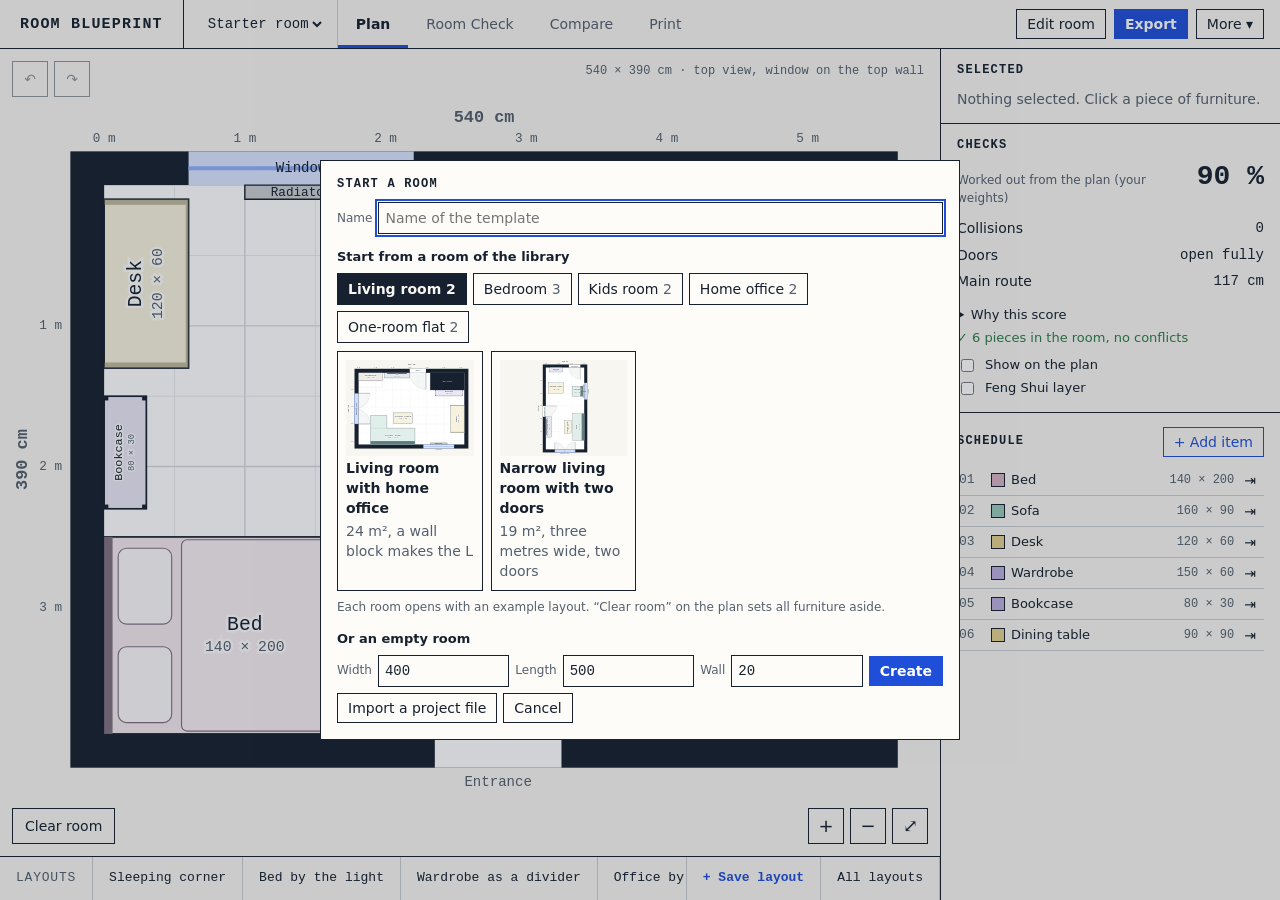
==== index.html @ ba249f27 "Room Blueprint: a dependency-free 2D room planner Co-Authored-By: Claude Opus 5.5 <noreply@anthropic" ====
<!doctype html>
<html lang="en">
<head>
<meta charset="utf-8">
<meta name="viewport" content="width=device-width, initial-scale=1, interactive-widget=resizes-visual">
<title>Room Blueprint</title>
<link rel="icon" href="favicon.svg" type="image/svg+xml">
<link rel="stylesheet" href="css/app.css">
<link rel="stylesheet" href="css/planner.css"></head>
<body>
<header class="topbar">
  <h1 class="brand">Room Blueprint</h1>
  <div class="top-project"><select id="projectSelect" aria-label="Project"></select></div>
  <nav class="tabs" aria-label="Views"><a href="index.html" class="active" aria-current="page">Plan</a><a href="room-check.html">Room Check</a><a href="compare.html">Compare</a><a href="compare.html?print">Print</a></nav>
  <div class="top-actions">
    <button id="editRoom" aria-pressed="false">Edit room</button>
    <button class="primary" id="exportJson">Export</button>
    <details class="menu" id="moreMenu">
      <summary>More ▾</summary>
      <div class="menu-list">
        <a class="phone-only" href="room-check.html">Room Check of all layouts</a>
        <a class="phone-only" href="compare.html">Compare</a>
        <a class="phone-only" href="compare.html?print">Print view</a>
        <button id="newProject">New project</button>
        <button id="renameProject">Rename project</button>
        <button id="importJson">Import project</button>
        <button id="restoreLocal" hidden>Restore local project</button>
        <button id="exportPng">Save PNG</button>
        <button id="printPlanBtn">Print plan / PDF</button>
        <button id="openHelp">How to use</button>
        <button class="danger" id="deleteProject">Delete project</button>
      </div>
    </details>
  </div>
</header>
<div id="appNotice" class="app-notice" role="alert" hidden></div>
<div id="damagedNotice" class="app-notice" role="alert" hidden></div>

<div id="app">
  <main>
    <div class="canvas">
      <svg id="plan" xmlns="http://www.w3.org/2000/svg" role="img" aria-label="Floor plan"></svg>
      <div class="canvas-tools">
        <button id="undoBtn" title="Undo (Ctrl+Z)" aria-label="Undo" disabled>↶</button>
        <button id="redoBtn" title="Redo (Ctrl+Y)" aria-label="Redo" disabled>↷</button>
      </div>
      <div class="canvas-foot plan-only">
        <button id="clearRoom" title="Move all furniture to the parking area, for a start from zero">Clear room</button>
      </div>
      <div id="roomInfo"></div>
      <div id="zoom">
        <button id="zoomIn" title="Zoom in" aria-label="Zoom in">+</button>
        <button id="zoomOut" title="Zoom out" aria-label="Zoom out">−</button>
        <button id="zoomFit" title="Fit to the screen" aria-label="Fit to the screen">⤢</button>
      </div>
    </div>
    <section id="selBar" aria-label="Selected" hidden>
      <div class="sb-head"><b id="sbName"></b><span class="mono" id="sbDim"></span></div>
      <div class="sb-btns">
        <button id="sbRotate">Rotate</button><button id="sbCopy">Copy</button><button id="sbSize">Size</button>
        <button class="danger" id="sbRemove">Remove</button>
      </div>
    </section>
    <div id="layoutBar" class="plan-only" role="group" aria-label="Layouts">
      <span class="bar-title">Layouts</span>
      <div id="layoutChips"></div>
      <button id="newLayout">+ Save layout</button>
      <button id="allLayouts">All layouts</button>
    </div>
  </main>

  <aside id="inspector" aria-label="Inspector">
    <section class="ins" id="roomPanel" hidden>
      <h2>Room</h2>
      <div class="row">
        <label for="roomW">Width</label><input type="number" id="roomW" min="50" max="5000">
        <label for="roomL">Length</label><input type="number" id="roomL" min="50" max="5000">
        <label for="roomWall">Wall</label><input type="number" id="roomWall" min="0" max="200">
      </div>
      <label class="row" id="mainEntrance" hidden><span>Main entrance</span>
        <select id="mainEntranceSelect" style="flex:1;min-width:0"></select></label>
      <div class="btns">
        <button data-add-opening="door">+ Door</button><button data-add-opening="balcony">+ Balcony door</button>
        <button data-add-opening="window">+ Window</button>
      </div>
      <div class="btns">
        <button data-add-fixture="radiator">+ Radiator</button><button data-add-fixture="niche">+ Niche</button>
        <button data-add-fixture="column">+ Column</button><button data-add-fixture="block">+ Wall block</button>
      </div>
      <div class="btns" role="group" aria-labelledby="cutCornerLabel">
        <span class="sub corner-label" id="cutCornerLabel">Cut a corner</span>
        <button data-add-corner="tl" aria-label="Top left" title="A wall block in the top left corner, for an L or a cut corner">↖</button>
        <button data-add-corner="tr" aria-label="Top right" title="A wall block in the top right corner, for an L or a cut corner">↗</button>
        <button data-add-corner="bl" aria-label="Bottom left" title="A wall block in the bottom left corner, for an L or a cut corner">↙</button>
        <button data-add-corner="br" aria-label="Bottom right" title="A wall block in the bottom right corner, for an L or a cut corner">↘</button>
        <button data-add-shape="U" title="A wall block in the middle of a wall">U shape</button>
      </div>
      <h3 id="roomPartsTitle">In the room</h3>
      <ul class="items" id="roomParts" aria-labelledby="roomPartsTitle"></ul>
      <h3>Selected</h3>
      <div id="roomSelPanel"></div>
      <p class="room-warn" id="roomProblems" hidden></p>
      <div class="help">Drag the round handles to move any wall or resize a fixture, doors and windows along the walls, fixtures anywhere.
        <kbd>Shift</kbd> = no snapping. Arrow keys = 1 cm (<kbd>Shift</kbd> 10 cm), <kbd>Del</kbd> = remove,
        <kbd>Esc</kbd> = deselect, then leave.</div>
    </section>

    <section class="ins plan-only" id="selSection">
      <h2>Selected</h2>
      <div id="selPanel"></div>
    </section>

    <section class="ins" id="checks">
      <h2>Checks</h2>
      <div id="roomNotice" role="status" hidden></div>
      <div id="roomCheck"></div>
      <div id="status" role="status"></div>
      <label class="switch" title="Zones, daylight, ways and the view of the doors"><input type="checkbox" id="overlayToggle"> Show on the plan</label>
      <label class="switch" title="Chi, yin and yang, commanding position"><input type="checkbox" id="fengToggle"> Feng Shui layer</label>
    </section>

    <section class="ins plan-only" id="schedule">
      <div class="ins-head"><h2>Schedule</h2><button id="openCatalog">+ Add item</button></div>
      <ul class="items" id="itemList"></ul>
    </section>
  </aside>
</div>

<nav id="bottomNav" aria-label="Planner">
  <button id="navPlan" aria-current="true">Plan</button>
  <button id="navAdd">Add</button>
  <button id="navLayouts">Layouts</button>
  <button id="navCheck" aria-expanded="false" aria-controls="inspector">Check</button>
</nav>

<input type="file" id="importFile" accept=".json,application/json" hidden>

<dialog id="layoutsDialog" aria-labelledby="layoutsTitle">
  <h2 id="layoutsTitle">Layouts</h2>
  <div class="row">
    <input type="text" id="layoutName" placeholder="Layout name" aria-label="Layout name" maxlength="200">
    <button class="primary" id="saveLayout">Save</button>
  </div>
  <ul class="variants" id="layoutList"></ul>
  <div class="help" id="layoutIdea"></div>
  <div class="btns"><a href="room-check.html" class="sub dialog-link">Room Check of all layouts →</a></div>
  <div class="btns"><button id="layoutsClose">Close</button></div>
</dialog>

<dialog id="helpDialog" aria-labelledby="helpTitle">
  <h2 id="helpTitle">How to use</h2>
  <div class="help">
    Drag furniture · double click or <kbd>R</kbd> = turn 90° · <kbd>Q</kbd>/<kbd>E</kbd> = ±15° ·
    drag the round handle = turn freely · arrow keys = 1 cm (<kbd>Shift</kbd> 10 cm) ·
    <kbd>Shift</kbd> while dragging = no snapping · <kbd>Ctrl</kbd>+click = group with the selected piece ·
    <kbd>D</kbd> = duplicate · <kbd>Del</kbd> = set aside · <kbd>Ctrl</kbd>+<kbd>Z</kbd>/<kbd>Y</kbd> = undo/redo ·
    <kbd>Esc</kbd> = deselect · drag the background = pan, mouse wheel = zoom.
    Every key has a button in the Selected panel, and the Schedule selects a piece without the mouse.
  </div>
  <p class="help" style="margin-top:8px">Furniture set aside waits in the parking area next to the room and is not checked.
    A cross and a solid red frame = runs into something, an exclamation mark and a dashed orange frame = blocks a door.</p>
  <div class="btns"><button id="helpClose">Close</button></div>
</dialog>

<dialog id="startDialog" aria-labelledby="startTitle">
  <h2 id="startTitle">Start a room</h2>
  <div class="row"><label for="startName">Name</label>
    <input type="text" id="startName" maxlength="200" placeholder="Name of the template"></div>
  <h3 id="startLibraryTitle">Start from a room of the library</h3>
  <div id="startGroups" role="group" aria-labelledby="startLibraryTitle"></div>
  <div id="startTemplates"></div>
  <p class="sub start-note">Each room opens with an example layout. “Clear room” on the plan sets all furniture aside.</p>
  <h3>Or an empty room</h3>
  <div class="row">
    <label for="startW">Width</label><input type="number" id="startW" value="400" min="50" max="5000">
    <label for="startL">Length</label><input type="number" id="startL" value="500" min="50" max="5000">
    <label for="startWall">Wall</label><input type="number" id="startWall" value="20" min="0" max="200">
    <button type="button" class="primary" id="startEmpty">Create</button>
  </div>
  <p class="room-warn" id="startError" role="alert"></p>
  <div class="btns">
    <button type="button" id="startImport">Import a project file</button>
    <button type="button" id="startCancel">Cancel</button>
  </div>
</dialog>

<dialog id="catalogDialog" aria-labelledby="catalogTitle">
  <h2 id="catalogTitle">Add furniture</h2>
  <div class="row"><input type="search" id="catalogSearch" placeholder="Search: sofa, couch 200, 200x90 …" aria-label="Search the catalog by name or size"></div>
  <div id="catalogList"></div>
  <details id="customBox">
    <summary>Your own piece</summary>
    <p class="sub" id="customFrom">Name, size, shape and type. ✎ next to a piece starts from it.</p>
    <div class="row"><input type="text" id="newName" placeholder="Name" aria-label="Name" maxlength="200" style="flex:1;min-width:0"></div>
    <div class="row">
      <label for="newW">W</label><input type="number" id="newW" min="1" max="2000" style="width:70px">
      <label for="newD">D</label><input type="number" id="newD" min="1" max="2000" style="width:70px">
      <label for="newH">H</label><input type="number" id="newH" min="1" max="5000" style="width:70px" title="Optional">
      <span class="sub">cm</span>
    </div>
    <div class="row">
      <span class="pair"><label for="newKind">Type</label><select id="newKind"></select></span>
      <span class="pair"><label for="newShape">Shape</label><select id="newShape"></select></span>
    </div>
    <p class="sub" id="newKindHint"></p>
    <p class="room-warn" id="newError" role="alert"></p>
    <div class="btns">
      <label class="check"><input type="checkbox" id="newKeep">Also keep as a template</label>
      <button id="customReset">Start empty</button>
      <button class="primary" id="addItem">Add</button>
    </div>
  </details>
  <div class="btns"><button id="catalogClose">Close</button></div>
</dialog>

<dialog id="moveDialog" aria-labelledby="moveText">
  <form method="dialog">
    <p id="moveText"></p>
    <div class="row"><select id="moveTarget" aria-label="Project" style="flex:1;min-width:0"></select></div>
    <div class="btns"><button value="cancel">Cancel</button><button class="primary" value="move">Move</button></div>
  </form>
</dialog>

<section id="printSheet">
  <svg id="printPlan" xmlns="http://www.w3.org/2000/svg"></svg>
  <div class="print-foot">
    <table id="printList"></table>
    <div class="title-block">
      <div class="tname" id="printName"></div>
      <div class="tmeta"><span id="printRoom"></span><span>Sizes in cm</span></div>
      <div class="tmeta"><span id="printScaleText"></span><span id="printDate"></span></div>
      <div><svg id="printScale" xmlns="http://www.w3.org/2000/svg"></svg></div>
    </div>
  </div>
  <p id="printCheck"></p>
</section>

<script src="demo/rooms.js"></script>
<script src="js/platform.js"></script>
<script src="js/geometry.js"></script>
<script src="js/analyze.js"></script>
<script src="js/project.js"></script>
<script src="js/recommend.js"></script>
<script src="js/workspace.js"></script>
<script src="js/render.js"></script>
<script src="js/dialogs.js"></script>
<script src="js/print.js"></script>
<script src="js/room-edit.js"></script>
<script src="js/room-editor.js"></script>
<script src="js/catalog.js"></script>
<script src="js/item-edit.js"></script>
<script src="js/furniture-panel.js"></script>
<script src="js/start.js"></script>
<script src="js/app.js"></script>
</body>
</html>
---- css/app.css ----
/* Shared by all pages: the Blueprint tokens, reset, top bar, controls, percentage bars, tip box. */
/* The plan is drawn with the --plan tokens, so it follows the theme. Paper is always light, whatever the screen shows. */
:root, .paper .sheet {
  color-scheme: light;
  --font-sans: "IBM Plex Sans", system-ui, -apple-system, "Segoe UI", Roboto, sans-serif;
  --font-mono: "IBM Plex Mono", ui-monospace, SFMono-Regular, Menlo, Consolas, "Liberation Mono", monospace;
  --bg: #f7f6f1; --panel: #fdfcf9; --text: #16202e; --muted: #55606e; --line: #c9cdd2; --track: #dddfe2;
  --accent: #1f4fd8; --on-accent: #ffffff; --accent-soft: #e4ebfb;
  --red: #b3261e; --orange: #a65300; --ok: #2e7d46; --good: #2e7d46; --bad: #b3261e;
  --input: transparent; --shadow: #16202e33;
  --zone-rest: #5b4bc4; --zone-live: #b4532e; --zone-work: #2e7d46;
  --plan-bg: #f7f6f1; --plan-floor: #ffffff; --plan-grid: #e7e9ec; --plan-grid-major: #d5d9de;
  --plan-wall: #16202e; --plan-on-wall: #ffffff; --plan-fixture: #c9cdd2; --plan-door: #55606e;
  --plan-glass: #8fb0ff; --plan-glass-soft: #dbe5ff; --plan-on-glass: #16202e;
  --plan-ink: #16202e; --plan-muted: #55606e; --plan-item: #ffffff; --plan-line: #16202e; --plan-halo: #ffffff;
  --plan-accent: #1f4fd8; --plan-bad: #b3261e; --plan-warn: #a65300; --plan-flow: #0b7a6e; --plan-sun: #ffc83c;
  --plan-image: #6a3fc8; --plan-device: #2b3440; --plan-lens: #8fb0ff;
  --plan-zone-rest: #5b4bc4; --plan-zone-live: #b4532e; --plan-zone-work: #2e7d46;
}
@media screen and (prefers-color-scheme: dark) {
  :root {
    color-scheme: dark;
    --bg: #0f1a2e; --panel: #13223b; --text: #e6ecf5; --muted: #a3b1c6; --line: #31415e; --track: #31415e;
    --accent: #8fb0ff; --on-accent: #0f1a2e; --accent-soft: #1d3157;
    --red: #ff9c8f; --orange: #f2b05e; --ok: #7fd49b; --good: #7fd49b; --bad: #ff9c8f;
    --shadow: #00000080;
    --zone-rest: #b1a7f5; --zone-live: #f0a27f; --zone-work: #7fd49b;
    --plan-bg: #0f1a2e; --plan-floor: #13223b; --plan-grid: #22334f; --plan-grid-major: #2d4263;
    --plan-wall: #e6ecf5; --plan-on-wall: #0f1a2e; --plan-fixture: #41557a; --plan-door: #a3b1c6;
    --plan-glass: #8fb0ff; --plan-glass-soft: #2a4372; --plan-on-glass: #e6ecf5;
    --plan-ink: #e6ecf5; --plan-muted: #a3b1c6; --plan-item: #13223b; --plan-line: #e6ecf5; --plan-halo: #13223b;
    --plan-accent: #8fb0ff; --plan-bad: #ff9c8f; --plan-warn: #f2b05e; --plan-flow: #6fd8c7; --plan-sun: #8f7a35;
    --plan-image: #b9a5ff; --plan-device: #a3b1c6; --plan-lens: #13223b;
    --plan-zone-rest: #b1a7f5; --plan-zone-live: #f0a27f; --plan-zone-work: #7fd49b;
  }
}
* { box-sizing: border-box; }
html, body { margin: 0; }
body { background: var(--bg); color: var(--text); font: 14px/1.45 var(--font-sans); }
a { color: var(--accent); }
h1, h2, h3 { font-weight: 600; }
.sub { color: var(--muted); }
.mono { font-family: var(--font-mono); }
.kicker { font: 12px/1.4 var(--font-mono); letter-spacing: .1em; color: var(--muted); text-transform: uppercase; }

/* Top bar */
.topbar { display: flex; flex-wrap: wrap; align-items: stretch; flex: none; border-bottom: 1.5px solid var(--text); background: var(--bg); }
.brand { display: flex; align-items: center; margin: 0; padding: 0 20px; min-height: 48px; border-right: 1.5px solid var(--text); color: inherit;
  font: 600 15px/1 var(--font-mono); letter-spacing: .08em; text-transform: uppercase; text-decoration: none; white-space: nowrap; }
.top-project { display: flex; align-items: center; padding: 0 12px 0 20px; border-right: 1px solid var(--line);
  font-family: var(--font-mono); min-width: 0; max-width: 34ch; }
.top-project span, .top-project select { overflow: hidden; text-overflow: ellipsis; white-space: nowrap; }
.top-project select { width: 100%; border: 0; background: transparent; font: inherit; color: inherit; padding: 6px 0; cursor: pointer; }
.top-project select option { background: var(--panel); color: var(--text); }
.tabs { display: flex; flex: 1; min-width: 0; overflow-x: auto; }
.tabs a { display: flex; align-items: center; padding: 0 18px; min-height: 48px; color: var(--muted); text-decoration: none; white-space: nowrap; }
.tabs a:hover { color: var(--text); }
.tabs a.active { color: var(--text); font-weight: 600; box-shadow: inset 0 -3px 0 var(--accent); }
.top-actions { display: flex; gap: 8px; align-items: center; padding: 6px 16px; }

/* Controls */
button, select { font: inherit; color: var(--text); }
button { background: transparent; border: 1px solid var(--text); border-radius: 0; padding: 4px 10px; min-height: 30px; cursor: pointer; }
button:hover:not(:disabled) { color: var(--accent); border-color: var(--accent); }
button:disabled { opacity: .45; cursor: default; }
button.primary { background: var(--accent); border-color: var(--accent); color: var(--on-accent); font-weight: 600; }
button.primary:hover:not(:disabled) { color: var(--on-accent); filter: brightness(1.1); }
button.danger { color: var(--red); border-color: var(--red); }
button.danger:hover:not(:disabled) { color: var(--red); border-color: var(--red); background: color-mix(in srgb, var(--red) 10%, transparent); }
input[type=text], input[type=number], input[type=search], select { font: inherit; color: var(--text); background: var(--input);
  border: 1px solid var(--text); border-radius: 0; padding: 5px 6px; min-width: 0; }
input[type=text], input[type=number], input[type=search] { width: 100%; }
input[type=number] { font-family: var(--font-mono); }
select option { background: var(--panel); color: var(--text); }
:focus-visible { outline: 2px solid var(--accent); outline-offset: 1px; }
.visually-hidden { position: absolute; width: 1px; height: 1px; overflow: hidden; clip-path: inset(50%); white-space: nowrap; }

/* Touch: everything that can be pressed is at least 44 px */
@media (pointer: coarse), (max-width: 760px) {
  button, select, summary, .tabs a, input[type=text], input[type=number], input[type=search] { min-height: 44px; }
  button { min-width: 44px; }
  input[type=checkbox] { width: 24px; height: 24px; }
  input[type=color] { min-height: 44px; min-width: 44px; }
  label:has(> input[type=checkbox]) { min-height: 44px; }
}

/* Percentage bars: one per criterion with its reason (barsHtml), or short in a table cell (pctBar) */
.pct-bar { display: inline-flex; align-items: center; justify-content: flex-end; gap: 6px; font-family: var(--font-mono); white-space: nowrap; }
.pct-bar .bar-track { width: 56px; margin: 0; }
/* Room for “100 %”, so that the bars of a column line up */
.pct-bar .n { min-width: 5ch; text-align: right; }
.pct-bar.na { color: var(--muted); }
.bar-row { padding: 10px 0; border-bottom: 1px solid var(--line); }
.bar-head { display: flex; justify-content: space-between; gap: 12px; font-weight: 600; }
.bar-head .pct { font-family: var(--font-mono); white-space: nowrap; }
.bar-track { height: 6px; margin: 6px 0 5px; background: var(--track); }
.bar-track i { display: block; height: 100%; background: var(--accent); }
.bar-why { color: var(--muted); font-size: 13px; }

.tip { border-left: 3px solid var(--accent); margin-top: 8px; }
/* What belongs to the Feng Shui layer is there only while that switch is on */
html:not(.feng) .feng-only { display: none; }
.feng-read { margin-top: 8px; padding: 2px 8px; border-left: 3px solid var(--zone-rest); font-size: 13px; }
.feng-read ul { margin: 2px 0 4px; padding-left: 16px; }
.feng-read li { margin: 2px 0; }
.feng-read li.good::marker { content: "+  "; color: var(--good); font-weight: 700; }
.feng-read li.bad::marker { content: "–  "; color: var(--bad); font-weight: 700; }
/* Read-only plans on the analysis and compare pages */
svg.plan, svg.plan * { cursor: default; user-select: none; }
svg.plan { background: var(--plan-bg); }

/* Problems with saving or sharing */
.app-notice { padding: 8px 16px; font-size: 13px; line-height: 1.4; color: var(--orange); border-bottom: 1.5px solid var(--orange); }
.app-notice[hidden] { display: none; }
.app-notice p, .app-notice ul { margin: 0; padding: 0; list-style: none; }
.app-notice li { display: flex; flex-wrap: wrap; align-items: center; gap: 8px; margin-top: 6px; overflow-wrap: anywhere; }
@media print { .app-notice { display: none; } }
---- css/planner.css ----
/* Planner page (index.html) */
html, body { height: 100%; overflow: hidden; }
body { display: flex; flex-direction: column; }
#app { display: flex; flex: 1; min-height: 0; }

/* Canvas and the bars below it */
main { flex: 1; display: flex; flex-direction: column; min-width: 0; }
.canvas { flex: 1; position: relative; min-height: 0; background: var(--plan-bg); }
#plan { position: absolute; inset: 0; width: 100%; height: 100%; display: block; touch-action: none; cursor: grab; user-select: none; }
#plan.dragging { cursor: grabbing; }
.canvas-tools { position: absolute; left: 12px; top: 12px; display: flex; gap: 6px; align-items: center; }
.canvas-tools button, #zoom button { background: var(--bg); min-width: 36px; min-height: 36px; padding: 0 8px; }
#roomInfo { position: absolute; right: 12px; top: 14px; max-width: 45%; padding: 1px 4px; background: var(--plan-bg); text-align: right; font: 12px/1.3 var(--font-mono); color: var(--muted); pointer-events: none; }
#zoom { position: absolute; right: 12px; bottom: 12px; display: flex; gap: 6px; }
.canvas-foot { position: absolute; left: 12px; bottom: 12px; display: flex; gap: 6px; }
.canvas-foot button { background: var(--bg); min-height: 36px; padding: 0 12px; }
#zoom button { font-size: 18px; padding: 0; }

#layoutBar { display: flex; align-items: stretch; flex: none; border-top: 1.5px solid var(--text); font: 13px/1.3 var(--font-mono); min-height: 44px; }
#layoutBar .bar-title { display: flex; align-items: center; padding: 0 16px; color: var(--muted); border-right: 1px solid var(--line);
  text-transform: uppercase; letter-spacing: .06em; }
#layoutChips { display: flex; flex: 1; min-width: 0; overflow-x: auto; }
#layoutBar button { border: 0; border-right: 1px solid var(--line); padding: 8px 16px; white-space: nowrap; max-width: 26ch; overflow: hidden; text-overflow: ellipsis; flex: none; }
#layoutChips button[aria-pressed=true] { background: var(--text); color: var(--bg); font-weight: 600; }
#layoutChips .empty { display: flex; align-items: center; padding: 0 16px; color: var(--muted); }
#layoutBar #newLayout { color: var(--accent); font-weight: 600; border-left: 1px solid var(--line); }

/* Only on a phone */
#selBar, #bottomNav { display: none; }
.phone-only { display: none !important; }

/* Inspector */
aside { width: 340px; flex: none; overflow-y: auto; border-left: 1.5px solid var(--text); }
.ins { padding: 14px 16px; border-bottom: 1.5px solid var(--text); }
.ins:last-child { border-bottom: 0; }
.ins-head { display: flex; justify-content: space-between; align-items: center; gap: 8px; margin-bottom: 8px; }
.ins-head h2 { margin: 0; }
.ins-head button { color: var(--accent); border-color: var(--accent); }
h2 { font: 600 12px/1.3 var(--font-mono); letter-spacing: .1em; text-transform: uppercase; margin: 0 0 10px; }
.help { font-size: 12px; color: var(--muted); }
.help kbd { font: 11px var(--font-mono); border: 1px solid var(--line); padding: 0 4px; }
.row { display: flex; gap: 6px; align-items: center; margin-bottom: 6px; }
.row > label { font-size: 12px; color: var(--muted); flex: none; }
.btns { display: flex; flex-wrap: wrap; gap: 6px; margin-top: 6px; }
#selPanel .row > label.check { display: flex; gap: 4px; align-items: center; }
#selPanel input[type=color] { width: 36px; height: 28px; padding: 0; border: 0; background: none; flex: none; }
#selPanel select, #roomPanel select, #moveTarget { flex: 1; }
#mainEntrance[hidden], #roomNotice[hidden], #roomProblems[hidden], #roomPanel[hidden], #selBar[hidden] { display: none; }
.nudge button { width: 36px; padding: 0; }
.more-opts { margin-top: 8px; }
.more-opts summary { cursor: pointer; font-size: 13px; padding: 2px 0; margin-bottom: 6px; }
.more-opts .row, .more-opts .sub { margin-top: 6px; }

/* Checks */
.total { display: flex; align-items: baseline; justify-content: space-between; gap: 8px; color: var(--muted); font-size: 12px; }
.total b { font: 600 28px/1 var(--font-mono); color: var(--text); white-space: nowrap; }
.facts { margin: 8px 0; }
.facts div { display: flex; justify-content: space-between; gap: 8px; padding: 3px 0; }
.facts span:last-child { font-family: var(--font-mono); text-align: right; }
.facts .warn { color: var(--orange); font-weight: 600; }
.crit-more summary { cursor: pointer; font-size: 13px; padding: 4px 0; }
.crit-more .bar-row { padding: 7px 0; }
.crit-more .bar-head { font-size: 13px; }
.crit-more .bar-why { font-size: 12px; }
.tips { color: var(--muted); font-size: 12px; margin: 8px 0 0; padding-left: 16px; }
#status { font-size: 13px; margin-bottom: 8px; }
#status.ok { color: var(--ok); }
#status ul { margin: 4px 0 0; padding-left: 18px; }
#status li.l2 { color: var(--red); list-style: "✕  "; }
#status li.l1 { color: var(--orange); list-style: "!  "; }
.switch { display: flex; align-items: center; gap: 8px; cursor: pointer; font-size: 13px; margin-top: 4px; }

/* Schedule */
.items { list-style: none; margin: 0; padding: 0; }
.items li { display: flex; align-items: stretch; border-bottom: 1px solid var(--line); }
.items .pick { flex: 1; min-width: 0; display: grid; grid-template-columns: 26px 14px minmax(0, 1fr) auto; gap: 6px; align-items: center; border: 0; padding: 5px 2px; text-align: left; font-size: 13px; }
.items li.sel .pick { background: var(--accent-soft); box-shadow: inset 3px 0 0 var(--accent); }
.items li.parked .nm { opacity: .65; }
.items li > button { border: 0; padding: 0 8px; }
.pos { font-family: var(--font-mono); color: var(--muted); }
.sw { width: 14px; height: 14px; flex: none; border: 1px solid var(--text); }
.nm { min-width: 0; overflow: hidden; text-overflow: ellipsis; white-space: nowrap; }
.dim { color: var(--muted); font: 12px var(--font-mono); white-space: nowrap; }
.flag2 { color: var(--red); font-weight: 700; } .flag1 { color: var(--orange); font-weight: 700; }

/* Layouts dialog */
.variants { list-style: none; margin: 10px 0 0; padding: 0; max-height: 45vh; overflow-y: auto; }
.variants li { display: flex; align-items: center; gap: 6px; padding: 4px 0; border-bottom: 1px solid var(--line); }
.variants li .nm { flex: 1; cursor: pointer; }
.variants li .nm:hover { color: var(--accent); }
.variants li.on .nm { font-weight: 600; }

/* Room editor */
#editRoom[aria-pressed=true] { background: var(--accent); border-color: var(--accent); color: var(--on-accent); }
#plan.editing g[data-id] { opacity: .45; pointer-events: none; }
body.editing-room .plan-only { display: none !important; }
.room-warn { color: var(--red); font-size: 12px; margin: 6px 0; }
.room-warn:empty { display: none; }
#roomNotice { color: var(--orange); font-size: 13px; padding: 4px 0; }
#roomNotice.good { color: var(--ok); }
#roomPanel .help { margin-top: 8px; }
#roomPanel .corner-label { align-self: center; margin-right: 2px; }
#roomPanel h3 { font: 600 12px/1.3 var(--font-mono); letter-spacing: .1em; text-transform: uppercase; margin: 14px 0 6px; }
#roomParts .pick { grid-template-columns: minmax(0, 1fr) auto; }

/* Menu */
.menu { position: relative; }
.menu summary { list-style: none; display: flex; align-items: center; min-height: 30px; padding: 4px 10px; border: 1px solid var(--text); cursor: pointer; white-space: nowrap; }
.menu summary::-webkit-details-marker { display: none; }
.menu-list { position: absolute; right: 0; top: calc(100% + 4px); z-index: 5; display: flex; flex-direction: column; min-width: 210px;
  max-height: calc(100dvh - var(--top-height, 96px) - 8px); overflow-y: auto;
  background: var(--panel); border: 1.5px solid var(--text); box-shadow: 0 6px 18px var(--shadow); }
.menu-list > * { flex: none; }
.menu-list button, .menu-list a { border: 0; border-bottom: 1px solid var(--line); padding: 9px 14px; text-align: left; color: var(--text); text-decoration: none; display: block; }
.menu-list > :last-child { border-bottom: 0; }
.menu-list button.danger { color: var(--red); }
.menu-list button[hidden] { display: none; }

/* Dialogs */
dialog { color: var(--text); background: var(--panel); border: 1.5px solid var(--text); max-width: min(640px, calc(100vw - 32px)); padding: 16px; }
dialog::backdrop { background: var(--shadow); }
dialog h2 { margin-top: 0; }
dialog h3 { font-size: 13px; margin: 14px 0 6px; }
dialog p { margin: 0 0 12px; white-space: pre-line; }
#askDialog { width: min(440px, calc(100vw - 32px)); }
#askDialog .btns { justify-content: flex-end; }
#startTemplates { display: grid; grid-template-columns: repeat(auto-fill, minmax(135px, 1fr)); gap: 8px; }
#startGroups { display: flex; flex-wrap: wrap; gap: 6px; margin-bottom: 8px; }
#startGroups button { padding: 4px 10px; min-height: 32px; }
#startGroups button[aria-pressed=true] { background: var(--text); color: var(--bg); font-weight: 600; }
#startGroups button[aria-pressed=true] .sub { color: inherit; }
#startDialog .start-note { margin: 8px 0 0; font-size: 12px; }
#catalogDialog, #layoutsDialog { width: min(640px, calc(100vw - 32px)); }
#catalogList { max-height: 55vh; overflow-y: auto; }
.cat-grid { display: grid; grid-template-columns: repeat(auto-fill, minmax(250px, 1fr)); gap: 6px; }
.cat-entry { display: flex; align-items: stretch; min-width: 0; }
.cat-entry .add { flex: 1; min-width: 0; display: flex; gap: 6px; align-items: center; text-align: left; padding: 6px 8px; }
.cat-entry .add .nm { flex: 1; font-size: 13px; }
.cat-entry .danger, .cat-entry .start { margin-left: 4px; }
.cat-entry .add .note { display: block; font-size: 11px; }
#customBox { margin-top: 12px; border-top: 1px solid var(--line); padding-top: 8px; }
#customBox summary { cursor: pointer; font-weight: 600; font-size: 13px; padding: 6px 0; }
#customBox .pair { display: flex; gap: 6px; align-items: center; flex: 1 1 200px; min-width: 0; }
#customBox .pair label { font-size: 12px; color: var(--muted); flex: none; }
#customBox .pair select { flex: 1; min-width: 0; }
#customBox .btns { align-items: center; }
#customBox .btns .check { display: flex; gap: 4px; align-items: center; margin-right: auto; font-size: 12px; }
.tpl { display: flex; flex-direction: column; gap: 2px; text-align: left; padding: 8px; }
.tpl svg { width: 100%; aspect-ratio: 4 / 3; pointer-events: none; }
.tpl[hidden] { display: none; }

/* Touch at any width, a tablet or a phone held sideways too: raises what is set smaller above. app.css has the general rule. */
@media (pointer: coarse), (max-width: 760px) {
  .menu summary { min-height: 44px; }
  .menu-list button, .menu-list a { min-height: 44px; }
  .canvas-tools button, #zoom button { min-width: 44px; min-height: 44px; }
  .canvas-foot button, #startGroups button { min-height: 44px; }
  .dialog-link { display: inline-flex; align-items: center; min-height: 44px; }
  .nudge button { width: 44px; }
  .items .pick { min-height: 44px; }
  .items li > button { min-width: 44px; }
}

/* Beside the longest project name the tabs need about 1110 px. Below that they would be cut off, so only the More menu
   has them. The other pages have no actions in the top bar, their tabs fit down to the phone layout. */
@media (max-width: 1120px) {
  .topbar .tabs { display: none; }
  .top-actions { margin-left: auto; }
  .menu-list .phone-only { display: block !important; }
}

/* Phone */
@media (max-width: 760px) {
  .topbar { flex-wrap: wrap; }
  .brand { flex: 1; min-height: 44px; padding: 0 12px; border-right: 0; font-size: 14px; }
  .top-project { flex: 1 1 40%; padding: 0 10px; border: 1px solid var(--text); margin: 4px 8px 4px 0; }
  .tabs { display: none; }
  .top-actions { flex: 1 1 100%; padding: 4px 8px; border-top: 1px solid var(--line); }
  .top-actions .menu { margin-left: auto; }
  .phone-only { display: block !important; }
  aside { display: none; position: fixed; left: 0; right: 0; top: var(--top-height, 96px); bottom: 53px; width: auto; z-index: 3; background: var(--bg); border-left: 0; }
  body.sheet-open aside { display: block; }
  #layoutBar { display: none; }
  #roomInfo { max-width: 55%; }
  #selBar { display: block; flex: none; border-top: 1.5px solid var(--text); padding: 10px 16px; }
  .sb-head { display: flex; align-items: baseline; justify-content: space-between; gap: 12px; }
  .sb-head b { font-size: 17px; min-width: 0; overflow: hidden; text-overflow: ellipsis; white-space: nowrap; }
  .sb-btns { display: grid; grid-template-columns: repeat(4, minmax(0, 1fr)); gap: 8px; margin-top: 8px; }
  .sb-btns button { padding: 0 2px; }
  #bottomNav { display: grid; grid-template-columns: repeat(4, minmax(0, 1fr)); flex: none; border-top: 1.5px solid var(--text); }
  #bottomNav button { min-height: 52px; border: 0; }
  #bottomNav button[aria-current=true] { background: var(--text); color: var(--bg); font-weight: 600; }
  dialog { padding: 12px; }
  .cat-grid { grid-template-columns: minmax(0, 1fr); }
  #catalogList { max-height: 45vh; }
  dialog .row { flex-wrap: wrap; }
  dialog .row input[type=number] { flex: 1 1 70px; width: auto !important; }
  .variants li { flex-wrap: wrap; }
}

/* Plan print: invisible on screen, the only sheet in print */
#printSheet { display: none; }
@page { size: A4 portrait; margin: 0; }
@media print {
  html, body { display: block; height: auto; overflow: visible; background: #fff; color: #000; }
  .topbar, #app, #bottomNav, dialog { display: none !important; }
  #printSheet { display: block; width: 210mm; padding: 9mm 10mm 7mm; background: #fff; color: #000;
    font: 8pt/1.3 "Liberation Sans", Arial, Helvetica, sans-serif;
    -webkit-box-decoration-break: clone; box-decoration-break: clone; }
  #printPlan { display: block; margin: 0 auto; }
  .print-foot { display: grid; grid-template-columns: 1fr 71mm; gap: 4mm; align-items: start; margin-top: 2mm; }
  #printList { width: 100%; border-collapse: collapse; font-size: 7.5pt; }
  #printList th, #printList td { border: 0.2mm solid #000; padding: 0.3mm 1mm; text-align: right;
    font-variant-numeric: tabular-nums; white-space: nowrap; }
  #printList th { font-weight: 700; }
  /* One line per row keeps footHeight() exact, so a very long name is cut here and on the plan. */
  #printList th:nth-child(2), #printList td:nth-child(2) { text-align: left; width: 100%; max-width: 0;
    overflow: hidden; text-overflow: ellipsis; }
  /* A list too long for the sheet gets a page of its own, with its head on every page */
  .long-list .title-block { grid-column: 2; }
  .long-list #printList { break-before: page; }
  #printList tr { break-inside: avoid; }
  .title-block { border: 0.4mm solid #000; }
  .title-block div { padding: 0.8mm 1.5mm; border-bottom: 0.2mm solid #000; }
  .title-block div:last-child { border-bottom: 0; }
  .title-block .tname { font-size: 11pt; font-weight: 700; line-height: 1.15; }
  .title-block .tmeta { display: flex; justify-content: space-between; gap: 2mm; }
  #printScale { display: block; }
  /* One line as well: warningLine() says how many it left out */
  #printCheck { margin: 1.5mm 0 0; font-size: 8pt; white-space: nowrap; overflow: hidden; text-overflow: ellipsis; }
}
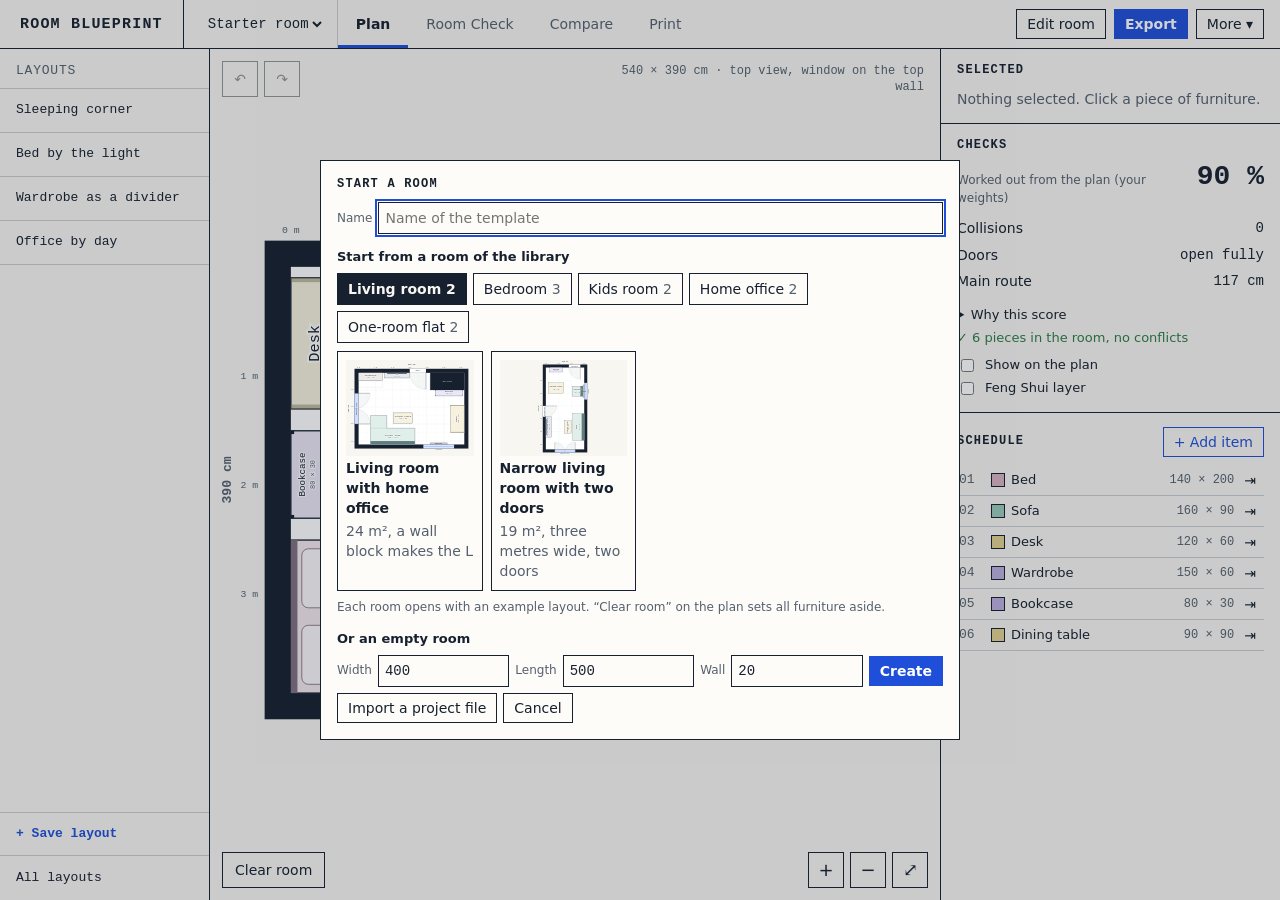
==== commit 69711403: "Layouts as a column left of the plan instead of the bottom bar Co-Authored-By: Claude Opus 5.5 <nore" ====
--- a/index.html
+++ b/index.html
@@ -37,6 +37,12 @@
 <div id="damagedNotice" class="app-notice" role="alert" hidden></div>
 
 <div id="app">
+  <div id="layoutBar" class="plan-only" role="group" aria-label="Layouts">
+    <span class="bar-title">Layouts</span>
+    <div id="layoutChips"></div>
+    <button id="newLayout">+ Save layout</button>
+    <button id="allLayouts">All layouts</button>
+  </div>
   <main>
     <div class="canvas">
       <svg id="plan" xmlns="http://www.w3.org/2000/svg" role="img" aria-label="Floor plan"></svg>
@@ -61,12 +67,6 @@
         <button class="danger" id="sbRemove">Remove</button>
       </div>
     </section>
-    <div id="layoutBar" class="plan-only" role="group" aria-label="Layouts">
-      <span class="bar-title">Layouts</span>
-      <div id="layoutChips"></div>
-      <button id="newLayout">+ Save layout</button>
-      <button id="allLayouts">All layouts</button>
-    </div>
   </main>
 
   <aside id="inspector" aria-label="Inspector">
--- a/css/planner.css
+++ b/css/planner.css
@@ -16,14 +16,17 @@
 .canvas-foot button { background: var(--bg); min-height: 36px; padding: 0 12px; }
 #zoom button { font-size: 18px; padding: 0; }
 
-#layoutBar { display: flex; align-items: stretch; flex: none; border-top: 1.5px solid var(--text); font: 13px/1.3 var(--font-mono); min-height: 44px; }
-#layoutBar .bar-title { display: flex; align-items: center; padding: 0 16px; color: var(--muted); border-right: 1px solid var(--line);
-  text-transform: uppercase; letter-spacing: .06em; }
-#layoutChips { display: flex; flex: 1; min-width: 0; overflow-x: auto; }
-#layoutBar button { border: 0; border-right: 1px solid var(--line); padding: 8px 16px; white-space: nowrap; max-width: 26ch; overflow: hidden; text-overflow: ellipsis; flex: none; }
+/* Layouts: a column left of the plan */
+#layoutBar { display: flex; flex-direction: column; flex: none; width: 210px; border-right: 1.5px solid var(--text); font: 13px/1.3 var(--font-mono); min-height: 0; }
+#layoutBar .bar-title { padding: 14px 16px 8px; color: var(--muted); text-transform: uppercase; letter-spacing: .06em; border-bottom: 1px solid var(--line); }
+#layoutChips { display: flex; flex-direction: column; flex: 1; min-height: 0; overflow-y: auto; }
+#layoutBar button { border: 0; border-bottom: 1px solid var(--line); border-radius: 0; padding: 10px 16px; min-height: 44px; text-align: left;
+  white-space: normal; overflow-wrap: anywhere; display: -webkit-box; -webkit-line-clamp: 3; -webkit-box-orient: vertical; overflow: hidden; flex: none; }
 #layoutChips button[aria-pressed=true] { background: var(--text); color: var(--bg); font-weight: 600; }
-#layoutChips .empty { display: flex; align-items: center; padding: 0 16px; color: var(--muted); }
-#layoutBar #newLayout { color: var(--accent); font-weight: 600; border-left: 1px solid var(--line); }
+#layoutChips .empty { padding: 10px 16px; color: var(--muted); }
+#layoutBar #newLayout { color: var(--accent); font-weight: 600; border-top: 1px solid var(--line); }
+#layoutBar #allLayouts { border-bottom: 0; }
+@media (max-width: 1120px) { #layoutBar { width: 170px; } #layoutBar button, #layoutBar .bar-title { padding-left: 12px; padding-right: 12px; } }
 
 /* Only on a phone */
 #selBar, #bottomNav { display: none; }
